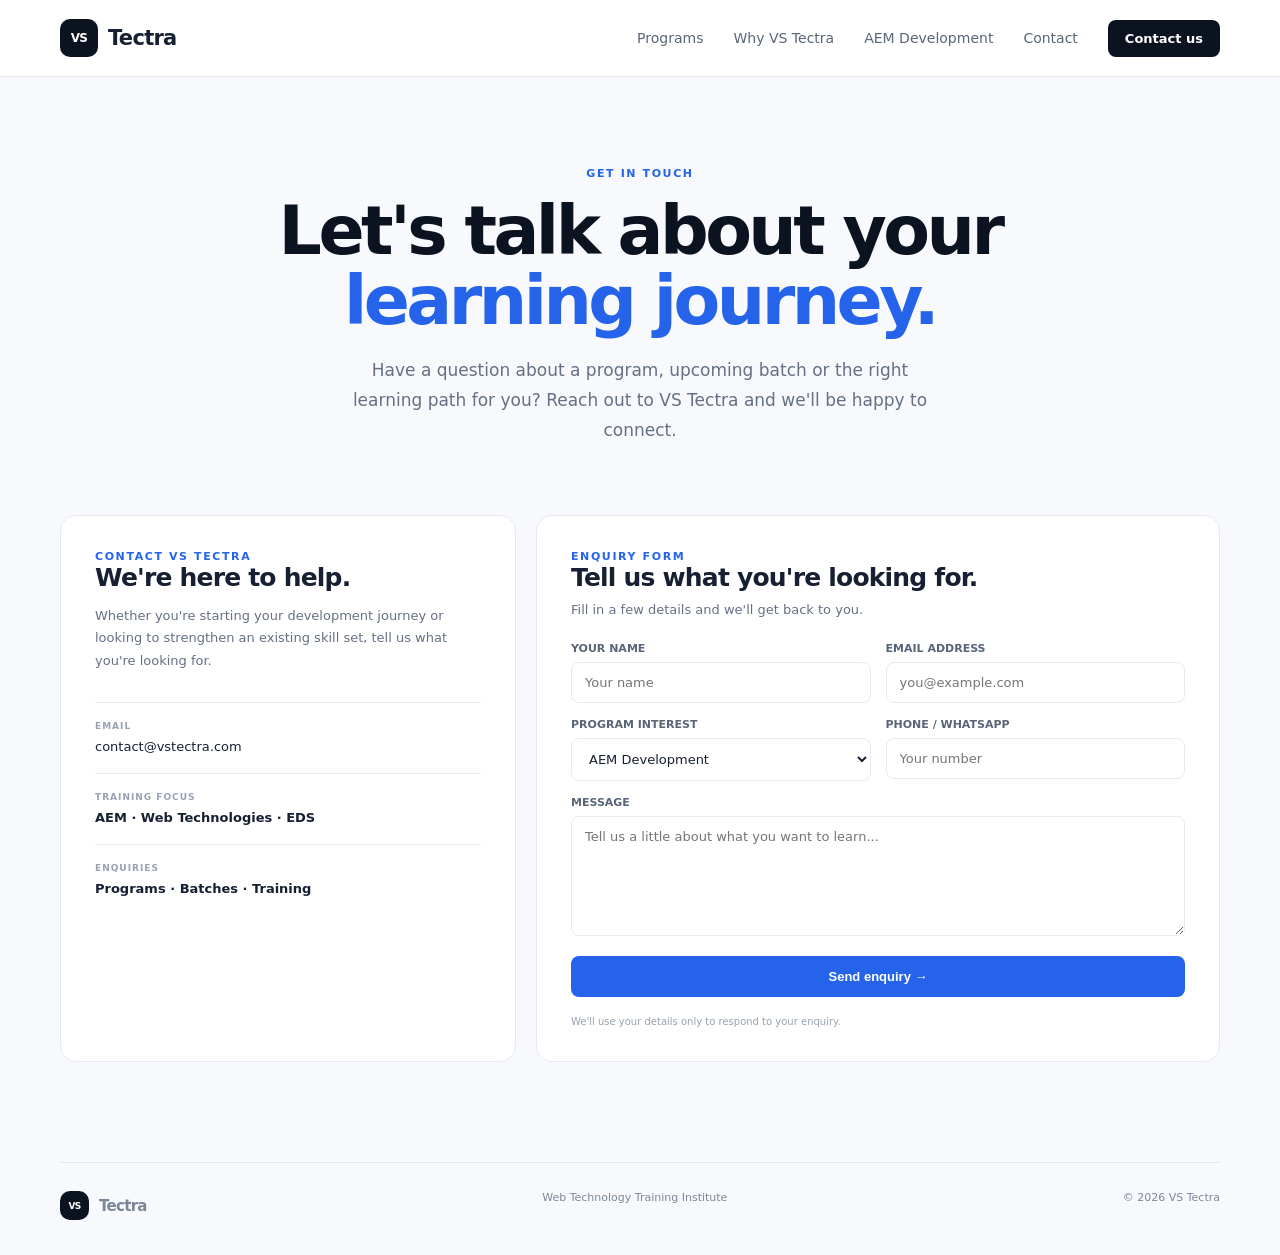
==== contact/index.html @ 1580b757 "Add professional VS Tectra contact page" ====
<!doctype html>
<html lang="en">
<head>
<meta charset="utf-8">
<meta name="viewport" content="width=device-width,initial-scale=1">
<meta name="description" content="Contact VS Tectra for web technology training programs and upcoming batches.">
<title>Contact | VS Tectra</title>
<style>
:root{--navy:#0b1220;--ink:#172033;--muted:#667085;--line:#e6eaf0;--bg:#f7f9fc;--white:#fff;--blue:#2563eb;--cyan:#06b6d4}*{box-sizing:border-box}html{scroll-behavior:smooth}body{margin:0;background:var(--bg);color:var(--ink);font-family:Inter,system-ui,-apple-system,BlinkMacSystemFont,"Segoe UI",sans-serif}.container{width:min(1160px,calc(100% - 40px));margin:auto}a{text-decoration:none;color:inherit}.header{background:#fff;border-bottom:1px solid var(--line)}.nav{height:76px;display:flex;align-items:center;gap:30px}.logo{display:flex;align-items:center;gap:10px;font-weight:800;font-size:21px;letter-spacing:-.7px}.logo-mark{width:38px;height:38px;border-radius:10px;background:var(--navy);color:#fff;display:grid;place-items:center;font-size:12px}.links{display:flex;gap:30px;margin-left:auto;color:#596579;font-size:14px}.links a:hover{color:var(--blue)}.nav-btn{padding:11px 17px;border-radius:8px;background:var(--navy);color:#fff;font-size:13px;font-weight:700}.hero{padding:90px 0 70px;text-align:center}.kicker{font-size:11px;font-weight:800;letter-spacing:1.6px;color:var(--blue)}h1{font-size:clamp(46px,6vw,68px);line-height:1.03;letter-spacing:-3.5px;color:var(--navy);margin:16px 0 20px}h1 span{color:var(--blue)}.hero p{max-width:610px;margin:auto;color:var(--muted);font-size:17px;line-height:1.75}.contact-grid{display:grid;grid-template-columns:.8fr 1.2fr;gap:20px;padding-bottom:100px}.info,.form{background:#fff;border:1px solid var(--line);border-radius:16px}.info{padding:34px}.info h2,.form h2{font-size:25px;letter-spacing:-.8px;margin:0 0 10px}.info>p{color:var(--muted);font-size:13px;line-height:1.7;margin-bottom:30px}.detail{padding:18px 0;border-top:1px solid var(--line)}.detail:first-of-type{border-top:0}.detail small{display:block;text-transform:uppercase;letter-spacing:1px;font-size:9px;color:#98a2b3;font-weight:800;margin-bottom:5px}.detail a,.detail strong{font-size:13px}.form{padding:34px}.form p{color:var(--muted);font-size:13px;margin-top:0}.fields{display:grid;grid-template-columns:1fr 1fr;gap:15px;margin-top:25px}.field{display:flex;flex-direction:column;gap:7px}.field.full{grid-column:1/-1}.field label{font-size:11px;font-weight:700;color:#596579}.field input,.field select,.field textarea{font:inherit;font-size:13px;border:1px solid var(--line);border-radius:8px;padding:12px 13px;outline:none;background:#fff;color:var(--ink)}.field textarea{min-height:120px;resize:vertical}.field input:focus,.field select:focus,.field textarea:focus{border-color:#93c5fd;box-shadow:0 0 0 3px #2563eb12}.submit{border:0;border-radius:8px;background:var(--blue);color:#fff;font-weight:750;font-size:13px;padding:13px 19px;cursor:pointer;margin-top:5px}.note{font-size:10px;color:#98a2b3;margin-top:12px}.footer{border-top:1px solid var(--line);padding:28px 0 35px;display:flex;justify-content:space-between;color:#7b8798;font-size:11px}.footer .logo{font-size:15px}.footer .logo-mark{width:29px;height:29px;font-size:9px}@media(max-width:760px){.container{width:min(100% - 28px,620px)}.links{display:none}.hero{padding:65px 0 45px}.contact-grid{grid-template-columns:1fr;padding-bottom:70px}.fields{grid-template-columns:1fr}.field.full{grid-column:auto}.footer{display:block}.footer>*{display:block;margin-bottom:10px}}
</style>
</head>
<body>
<header class="header"><nav class="nav container"><a class="logo" href="../"><span class="logo-mark">VS</span> Tectra</a><div class="links"><a href="../#programs">Programs</a><a href="../#why-us">Why VS Tectra</a><a href="../#aem">AEM Development</a><a href="./">Contact</a></div><a class="nav-btn" href="./">Contact us</a></nav></header>
<main>
<section class="hero container"><div class="kicker">GET IN TOUCH</div><h1>Let's talk about your<br><span>learning journey.</span></h1><p>Have a question about a program, upcoming batch or the right learning path for you? Reach out to VS Tectra and we'll be happy to connect.</p></section>
<section class="contact-grid container">
<aside class="info"><div class="kicker">CONTACT VS TECTRA</div><h2>We're here to help.</h2><p>Whether you're starting your development journey or looking to strengthen an existing skill set, tell us what you're looking for.</p><div class="detail"><small>Email</small><a href="mailto:contact@vstectra.com">contact@vstectra.com</a></div><div class="detail"><small>Training focus</small><strong>AEM · Web Technologies · EDS</strong></div><div class="detail"><small>Enquiries</small><strong>Programs · Batches · Training</strong></div></aside>
<section class="form"><div class="kicker">ENQUIRY FORM</div><h2>Tell us what you're looking for.</h2><p>Fill in a few details and we'll get back to you.</p><form action="mailto:contact@vstectra.com" method="post" enctype="text/plain"><div class="fields"><div class="field"><label for="name">YOUR NAME</label><input id="name" name="Name" required placeholder="Your name"></div><div class="field"><label for="email">EMAIL ADDRESS</label><input id="email" name="Email" type="email" required placeholder="you@example.com"></div><div class="field"><label for="program">PROGRAM INTEREST</label><select id="program" name="Program"><option>AEM Development</option><option>AEM Authoring</option><option>Edge Delivery Services</option><option>Not sure yet</option></select></div><div class="field"><label for="phone">PHONE / WHATSAPP</label><input id="phone" name="Phone" placeholder="Your number"></div><div class="field full"><label for="message">MESSAGE</label><textarea id="message" name="Message" placeholder="Tell us a little about what you want to learn..."></textarea></div><div class="field full"><button class="submit" type="submit">Send enquiry →</button><div class="note">We'll use your details only to respond to your enquiry.</div></div></div></form></section>
</section>
</main>
<footer class="footer container"><a class="logo" href="../"><span class="logo-mark">VS</span> Tectra</a><span>Web Technology Training Institute</span><span>© 2026 VS Tectra</span></footer>
</body>
</html>
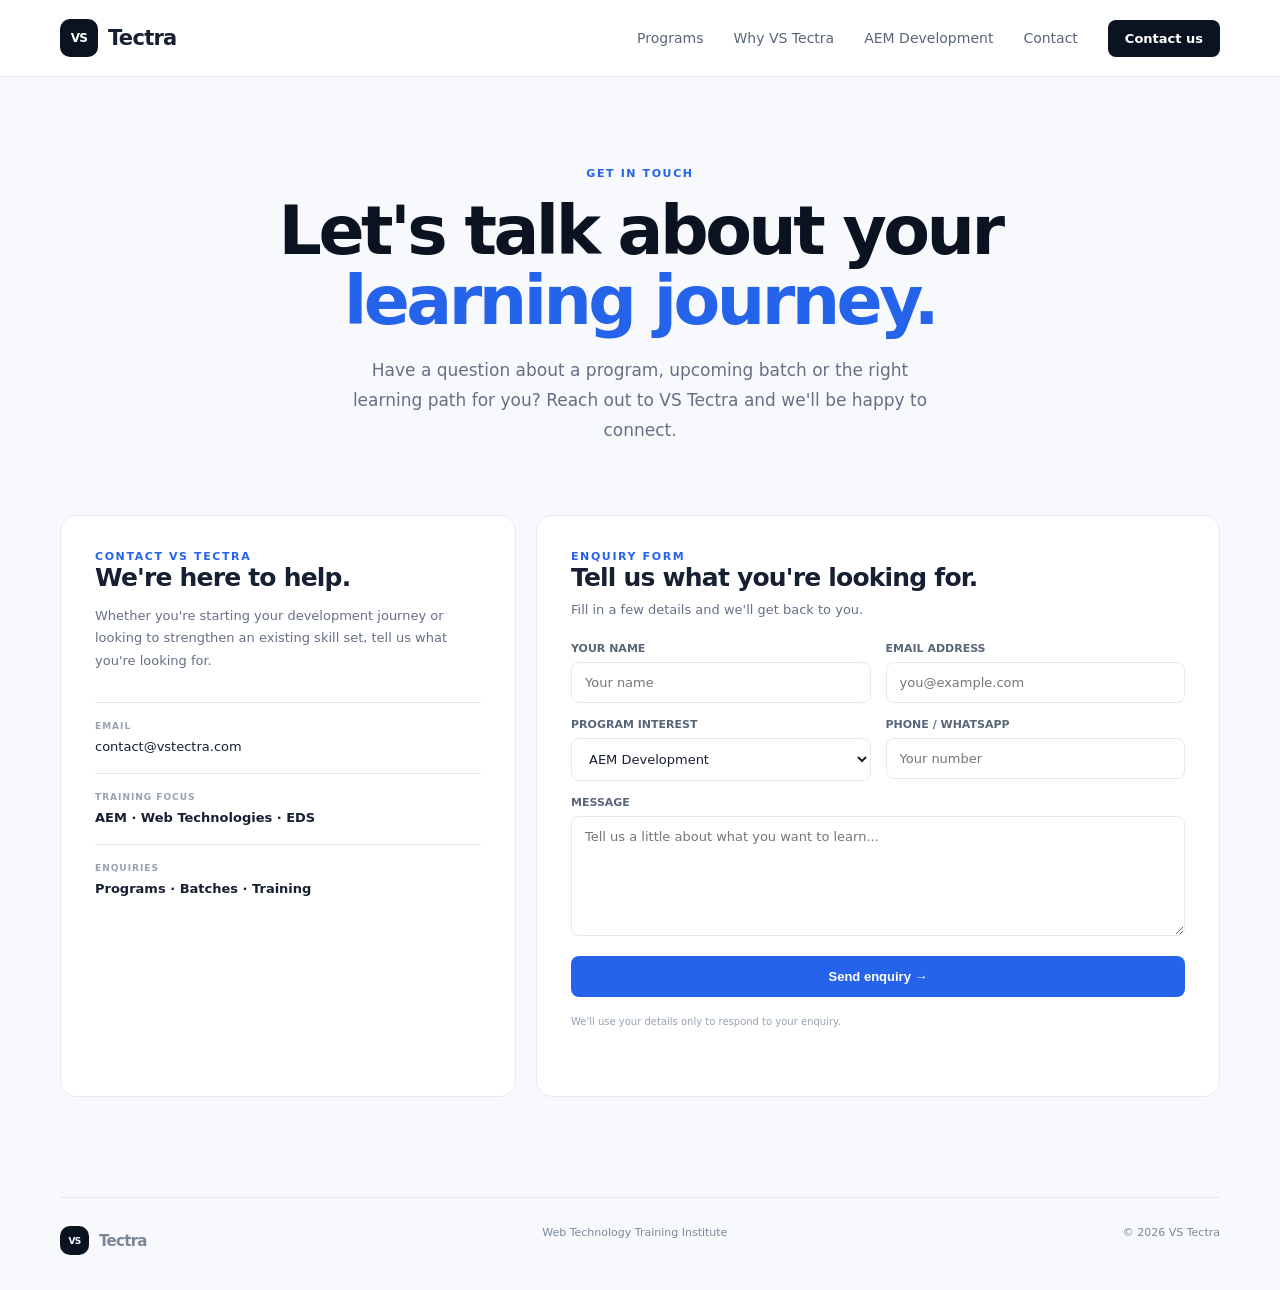
==== commit f4888ab8: "Connect Contact form to Formspree" ====
--- a/contact/index.html
+++ b/contact/index.html
@@ -6,7 +6,7 @@
 <meta name="description" content="Contact VS Tectra for web technology training programs and upcoming batches.">
 <title>Contact | VS Tectra</title>
 <style>
-:root{--navy:#0b1220;--ink:#172033;--muted:#667085;--line:#e6eaf0;--bg:#f7f9fc;--white:#fff;--blue:#2563eb;--cyan:#06b6d4}*{box-sizing:border-box}html{scroll-behavior:smooth}body{margin:0;background:var(--bg);color:var(--ink);font-family:Inter,system-ui,-apple-system,BlinkMacSystemFont,"Segoe UI",sans-serif}.container{width:min(1160px,calc(100% - 40px));margin:auto}a{text-decoration:none;color:inherit}.header{background:#fff;border-bottom:1px solid var(--line)}.nav{height:76px;display:flex;align-items:center;gap:30px}.logo{display:flex;align-items:center;gap:10px;font-weight:800;font-size:21px;letter-spacing:-.7px}.logo-mark{width:38px;height:38px;border-radius:10px;background:var(--navy);color:#fff;display:grid;place-items:center;font-size:12px}.links{display:flex;gap:30px;margin-left:auto;color:#596579;font-size:14px}.links a:hover{color:var(--blue)}.nav-btn{padding:11px 17px;border-radius:8px;background:var(--navy);color:#fff;font-size:13px;font-weight:700}.hero{padding:90px 0 70px;text-align:center}.kicker{font-size:11px;font-weight:800;letter-spacing:1.6px;color:var(--blue)}h1{font-size:clamp(46px,6vw,68px);line-height:1.03;letter-spacing:-3.5px;color:var(--navy);margin:16px 0 20px}h1 span{color:var(--blue)}.hero p{max-width:610px;margin:auto;color:var(--muted);font-size:17px;line-height:1.75}.contact-grid{display:grid;grid-template-columns:.8fr 1.2fr;gap:20px;padding-bottom:100px}.info,.form{background:#fff;border:1px solid var(--line);border-radius:16px}.info{padding:34px}.info h2,.form h2{font-size:25px;letter-spacing:-.8px;margin:0 0 10px}.info>p{color:var(--muted);font-size:13px;line-height:1.7;margin-bottom:30px}.detail{padding:18px 0;border-top:1px solid var(--line)}.detail:first-of-type{border-top:0}.detail small{display:block;text-transform:uppercase;letter-spacing:1px;font-size:9px;color:#98a2b3;font-weight:800;margin-bottom:5px}.detail a,.detail strong{font-size:13px}.form{padding:34px}.form p{color:var(--muted);font-size:13px;margin-top:0}.fields{display:grid;grid-template-columns:1fr 1fr;gap:15px;margin-top:25px}.field{display:flex;flex-direction:column;gap:7px}.field.full{grid-column:1/-1}.field label{font-size:11px;font-weight:700;color:#596579}.field input,.field select,.field textarea{font:inherit;font-size:13px;border:1px solid var(--line);border-radius:8px;padding:12px 13px;outline:none;background:#fff;color:var(--ink)}.field textarea{min-height:120px;resize:vertical}.field input:focus,.field select:focus,.field textarea:focus{border-color:#93c5fd;box-shadow:0 0 0 3px #2563eb12}.submit{border:0;border-radius:8px;background:var(--blue);color:#fff;font-weight:750;font-size:13px;padding:13px 19px;cursor:pointer;margin-top:5px}.note{font-size:10px;color:#98a2b3;margin-top:12px}.footer{border-top:1px solid var(--line);padding:28px 0 35px;display:flex;justify-content:space-between;color:#7b8798;font-size:11px}.footer .logo{font-size:15px}.footer .logo-mark{width:29px;height:29px;font-size:9px}@media(max-width:760px){.container{width:min(100% - 28px,620px)}.links{display:none}.hero{padding:65px 0 45px}.contact-grid{grid-template-columns:1fr;padding-bottom:70px}.fields{grid-template-columns:1fr}.field.full{grid-column:auto}.footer{display:block}.footer>*{display:block;margin-bottom:10px}}
+:root{--navy:#0b1220;--ink:#172033;--muted:#667085;--line:#e6eaf0;--bg:#f7f9fc;--white:#fff;--blue:#2563eb;--cyan:#06b6d4}*{box-sizing:border-box}html{scroll-behavior:smooth}body{margin:0;background:var(--bg);color:var(--ink);font-family:Inter,system-ui,-apple-system,BlinkMacSystemFont,"Segoe UI",sans-serif}.container{width:min(1160px,calc(100% - 40px));margin:auto}a{text-decoration:none;color:inherit}.header{background:#fff;border-bottom:1px solid var(--line)}.nav{height:76px;display:flex;align-items:center;gap:30px}.logo{display:flex;align-items:center;gap:10px;font-weight:800;font-size:21px;letter-spacing:-.7px}.logo-mark{width:38px;height:38px;border-radius:10px;background:var(--navy);color:#fff;display:grid;place-items:center;font-size:12px}.links{display:flex;gap:30px;margin-left:auto;color:#596579;font-size:14px}.links a:hover{color:var(--blue)}.nav-btn{padding:11px 17px;border-radius:8px;background:var(--navy);color:#fff;font-size:13px;font-weight:700}.hero{padding:90px 0 70px;text-align:center}.kicker{font-size:11px;font-weight:800;letter-spacing:1.6px;color:var(--blue)}h1{font-size:clamp(46px,6vw,68px);line-height:1.03;letter-spacing:-3.5px;color:var(--navy);margin:16px 0 20px}h1 span{color:var(--blue)}.hero p{max-width:610px;margin:auto;color:var(--muted);font-size:17px;line-height:1.75}.contact-grid{display:grid;grid-template-columns:.8fr 1.2fr;gap:20px;padding-bottom:100px}.info,.form{background:#fff;border:1px solid var(--line);border-radius:16px}.info{padding:34px}.info h2,.form h2{font-size:25px;letter-spacing:-.8px;margin:0 0 10px}.info>p{color:var(--muted);font-size:13px;line-height:1.7;margin-bottom:30px}.detail{padding:18px 0;border-top:1px solid var(--line)}.detail:first-of-type{border-top:0}.detail small{display:block;text-transform:uppercase;letter-spacing:1px;font-size:9px;color:#98a2b3;font-weight:800;margin-bottom:5px}.detail a,.detail strong{font-size:13px}.form{padding:34px}.form p{color:var(--muted);font-size:13px;margin-top:0}.fields{display:grid;grid-template-columns:1fr 1fr;gap:15px;margin-top:25px}.field{display:flex;flex-direction:column;gap:7px}.field.full{grid-column:1/-1}.field label{font-size:11px;font-weight:700;color:#596579}.field input,.field select,.field textarea{font:inherit;font-size:13px;border:1px solid var(--line);border-radius:8px;padding:12px 13px;outline:none;background:#fff;color:var(--ink)}.field textarea{min-height:120px;resize:vertical}.field input:focus,.field select:focus,.field textarea:focus{border-color:#93c5fd;box-shadow:0 0 0 3px #2563eb12}.submit{border:0;border-radius:8px;background:var(--blue);color:#fff;font-weight:750;font-size:13px;padding:13px 19px;cursor:pointer;margin-top:5px}.submit:disabled{opacity:.65;cursor:wait}.note{font-size:10px;color:#98a2b3;margin-top:12px}.status{font-size:12px;margin-top:10px;min-height:18px}.status.success{color:#15803d}.status.error{color:#b42318}.footer{border-top:1px solid var(--line);padding:28px 0 35px;display:flex;justify-content:space-between;color:#7b8798;font-size:11px}.footer .logo{font-size:15px}.footer .logo-mark{width:29px;height:29px;font-size:9px}@media(max-width:760px){.container{width:min(100% - 28px,620px)}.links{display:none}.hero{padding:65px 0 45px}.contact-grid{grid-template-columns:1fr;padding-bottom:70px}.fields{grid-template-columns:1fr}.field.full{grid-column:auto}.footer{display:block}.footer>*{display:block;margin-bottom:10px}}
 </style>
 </head>
 <body>
@@ -15,9 +15,12 @@
 <section class="hero container"><div class="kicker">GET IN TOUCH</div><h1>Let's talk about your<br><span>learning journey.</span></h1><p>Have a question about a program, upcoming batch or the right learning path for you? Reach out to VS Tectra and we'll be happy to connect.</p></section>
 <section class="contact-grid container">
 <aside class="info"><div class="kicker">CONTACT VS TECTRA</div><h2>We're here to help.</h2><p>Whether you're starting your development journey or looking to strengthen an existing skill set, tell us what you're looking for.</p><div class="detail"><small>Email</small><a href="mailto:contact@vstectra.com">contact@vstectra.com</a></div><div class="detail"><small>Training focus</small><strong>AEM · Web Technologies · EDS</strong></div><div class="detail"><small>Enquiries</small><strong>Programs · Batches · Training</strong></div></aside>
-<section class="form"><div class="kicker">ENQUIRY FORM</div><h2>Tell us what you're looking for.</h2><p>Fill in a few details and we'll get back to you.</p><form action="mailto:contact@vstectra.com" method="post" enctype="text/plain"><div class="fields"><div class="field"><label for="name">YOUR NAME</label><input id="name" name="Name" required placeholder="Your name"></div><div class="field"><label for="email">EMAIL ADDRESS</label><input id="email" name="Email" type="email" required placeholder="you@example.com"></div><div class="field"><label for="program">PROGRAM INTEREST</label><select id="program" name="Program"><option>AEM Development</option><option>AEM Authoring</option><option>Edge Delivery Services</option><option>Not sure yet</option></select></div><div class="field"><label for="phone">PHONE / WHATSAPP</label><input id="phone" name="Phone" placeholder="Your number"></div><div class="field full"><label for="message">MESSAGE</label><textarea id="message" name="Message" placeholder="Tell us a little about what you want to learn..."></textarea></div><div class="field full"><button class="submit" type="submit">Send enquiry →</button><div class="note">We'll use your details only to respond to your enquiry.</div></div></div></form></section>
+<section class="form"><div class="kicker">ENQUIRY FORM</div><h2>Tell us what you're looking for.</h2><p>Fill in a few details and we'll get back to you.</p><form id="contact-form" action="https://formspree.io/f/xqpkaldd" method="POST"><div class="fields"><div class="field"><label for="name">YOUR NAME</label><input id="name" name="Name" required placeholder="Your name"></div><div class="field"><label for="email">EMAIL ADDRESS</label><input id="email" name="Email" type="email" required placeholder="you@example.com"></div><div class="field"><label for="program">PROGRAM INTEREST</label><select id="program" name="Program"><option>AEM Development</option><option>AEM Authoring</option><option>Edge Delivery Services</option><option>Not sure yet</option></select></div><div class="field"><label for="phone">PHONE / WHATSAPP</label><input id="phone" name="Phone" placeholder="Your number"></div><div class="field full"><label for="message">MESSAGE</label><textarea id="message" name="Message" placeholder="Tell us a little about what you want to learn..."></textarea></div><div class="field full"><button class="submit" id="submit-button" type="submit">Send enquiry →</button><div class="note">We'll use your details only to respond to your enquiry.</div><div class="status" id="form-status" role="status" aria-live="polite"></div></div></div></form></section>
 </section>
 </main>
 <footer class="footer container"><a class="logo" href="../"><span class="logo-mark">VS</span> Tectra</a><span>Web Technology Training Institute</span><span>© 2026 VS Tectra</span></footer>
+<script>
+const form=document.getElementById('contact-form');const button=document.getElementById('submit-button');const status=document.getElementById('form-status');form.addEventListener('submit',async e=>{e.preventDefault();button.disabled=true;button.textContent='Sending…';status.className='status';status.textContent='';try{const response=await fetch(form.action,{method:'POST',body:new FormData(form),headers:{Accept:'application/json'}});if(response.ok){form.reset();status.className='status success';status.textContent="Thank you! Your enquiry has been sent. We'll get back to you shortly."}else{const data=await response.json().catch(()=>null);throw new Error(data?.errors?.map(error=>error.message).join(', ')||'Unable to send the enquiry.')}}catch(error){status.className='status error';status.textContent='Sorry, we could not send your enquiry. Please try again.'}finally{button.disabled=false;button.textContent='Send enquiry →'}});
+</script>
 </body>
 </html>
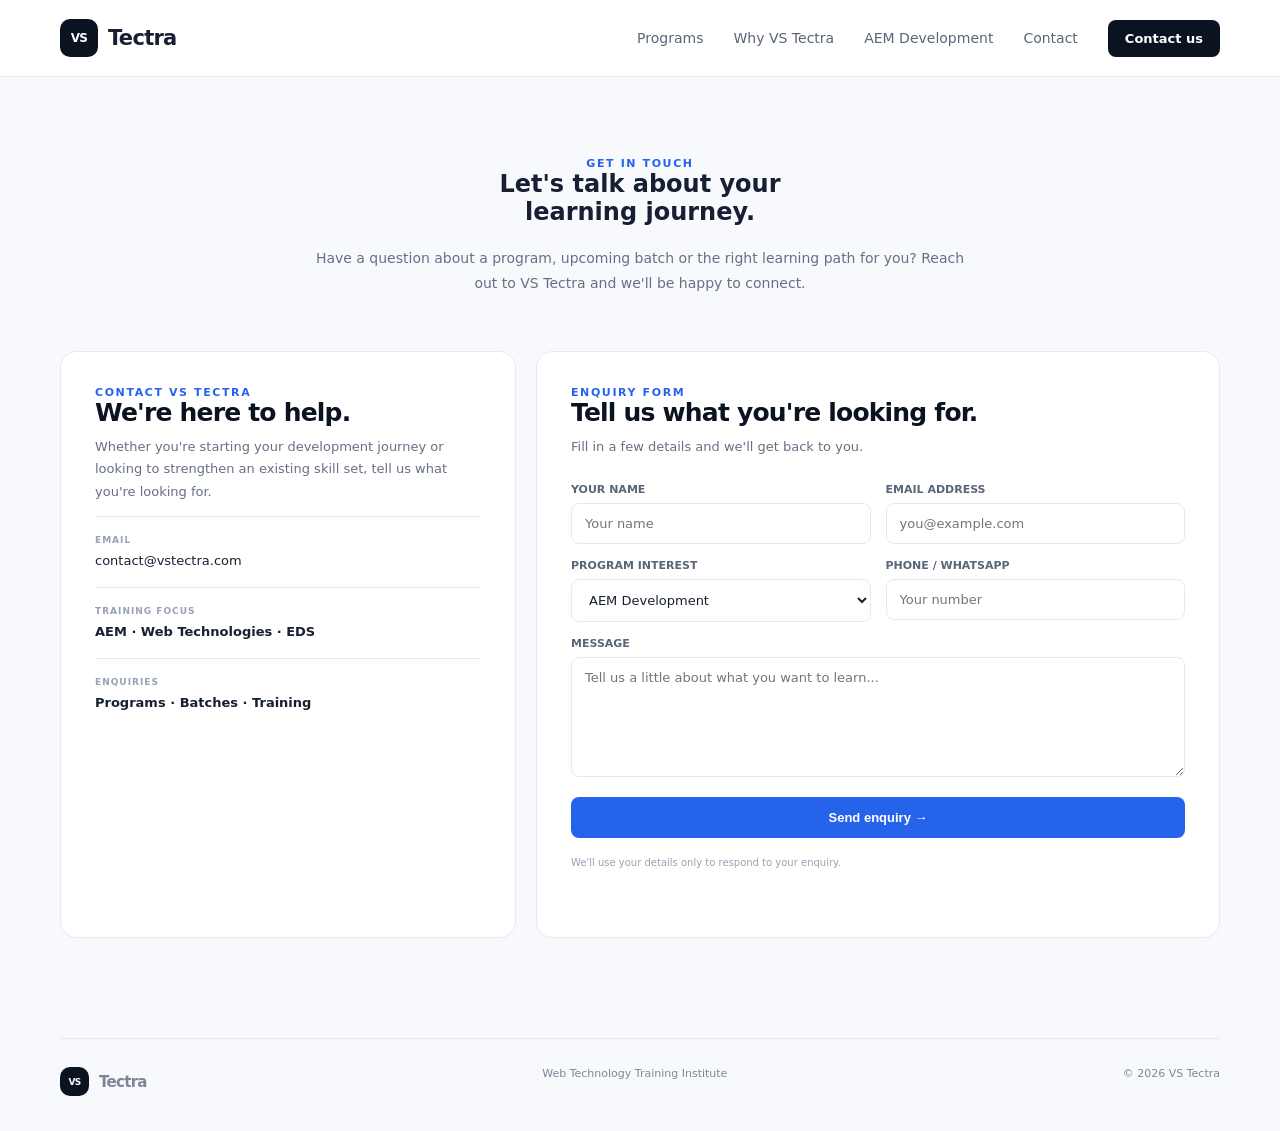
==== commit 02302e2f: "Refactor contact page to shared CSS and JavaScript" ====
--- a/contact/index.html
+++ b/contact/index.html
@@ -1,26 +1,107 @@
 <!doctype html>
 <html lang="en">
 <head>
-<meta charset="utf-8">
-<meta name="viewport" content="width=device-width,initial-scale=1">
-<meta name="description" content="Contact VS Tectra for web technology training programs and upcoming batches.">
-<title>Contact | VS Tectra</title>
-<style>
-:root{--navy:#0b1220;--ink:#172033;--muted:#667085;--line:#e6eaf0;--bg:#f7f9fc;--white:#fff;--blue:#2563eb;--cyan:#06b6d4}*{box-sizing:border-box}html{scroll-behavior:smooth}body{margin:0;background:var(--bg);color:var(--ink);font-family:Inter,system-ui,-apple-system,BlinkMacSystemFont,"Segoe UI",sans-serif}.container{width:min(1160px,calc(100% - 40px));margin:auto}a{text-decoration:none;color:inherit}.header{background:#fff;border-bottom:1px solid var(--line)}.nav{height:76px;display:flex;align-items:center;gap:30px}.logo{display:flex;align-items:center;gap:10px;font-weight:800;font-size:21px;letter-spacing:-.7px}.logo-mark{width:38px;height:38px;border-radius:10px;background:var(--navy);color:#fff;display:grid;place-items:center;font-size:12px}.links{display:flex;gap:30px;margin-left:auto;color:#596579;font-size:14px}.links a:hover{color:var(--blue)}.nav-btn{padding:11px 17px;border-radius:8px;background:var(--navy);color:#fff;font-size:13px;font-weight:700}.hero{padding:90px 0 70px;text-align:center}.kicker{font-size:11px;font-weight:800;letter-spacing:1.6px;color:var(--blue)}h1{font-size:clamp(46px,6vw,68px);line-height:1.03;letter-spacing:-3.5px;color:var(--navy);margin:16px 0 20px}h1 span{color:var(--blue)}.hero p{max-width:610px;margin:auto;color:var(--muted);font-size:17px;line-height:1.75}.contact-grid{display:grid;grid-template-columns:.8fr 1.2fr;gap:20px;padding-bottom:100px}.info,.form{background:#fff;border:1px solid var(--line);border-radius:16px}.info{padding:34px}.info h2,.form h2{font-size:25px;letter-spacing:-.8px;margin:0 0 10px}.info>p{color:var(--muted);font-size:13px;line-height:1.7;margin-bottom:30px}.detail{padding:18px 0;border-top:1px solid var(--line)}.detail:first-of-type{border-top:0}.detail small{display:block;text-transform:uppercase;letter-spacing:1px;font-size:9px;color:#98a2b3;font-weight:800;margin-bottom:5px}.detail a,.detail strong{font-size:13px}.form{padding:34px}.form p{color:var(--muted);font-size:13px;margin-top:0}.fields{display:grid;grid-template-columns:1fr 1fr;gap:15px;margin-top:25px}.field{display:flex;flex-direction:column;gap:7px}.field.full{grid-column:1/-1}.field label{font-size:11px;font-weight:700;color:#596579}.field input,.field select,.field textarea{font:inherit;font-size:13px;border:1px solid var(--line);border-radius:8px;padding:12px 13px;outline:none;background:#fff;color:var(--ink)}.field textarea{min-height:120px;resize:vertical}.field input:focus,.field select:focus,.field textarea:focus{border-color:#93c5fd;box-shadow:0 0 0 3px #2563eb12}.submit{border:0;border-radius:8px;background:var(--blue);color:#fff;font-weight:750;font-size:13px;padding:13px 19px;cursor:pointer;margin-top:5px}.submit:disabled{opacity:.65;cursor:wait}.note{font-size:10px;color:#98a2b3;margin-top:12px}.status{font-size:12px;margin-top:10px;min-height:18px}.status.success{color:#15803d}.status.error{color:#b42318}.footer{border-top:1px solid var(--line);padding:28px 0 35px;display:flex;justify-content:space-between;color:#7b8798;font-size:11px}.footer .logo{font-size:15px}.footer .logo-mark{width:29px;height:29px;font-size:9px}@media(max-width:760px){.container{width:min(100% - 28px,620px)}.links{display:none}.hero{padding:65px 0 45px}.contact-grid{grid-template-columns:1fr;padding-bottom:70px}.fields{grid-template-columns:1fr}.field.full{grid-column:auto}.footer{display:block}.footer>*{display:block;margin-bottom:10px}}
-</style>
+  <meta charset="utf-8">
+  <meta name="viewport" content="width=device-width, initial-scale=1">
+  <meta name="description" content="Contact VS Tectra for web technology training programs and upcoming batches.">
+  <title>Contact | VS Tectra</title>
+  <link rel="stylesheet" href="../assets/css/style.css">
 </head>
 <body>
-<header class="header"><nav class="nav container"><a class="logo" href="../"><span class="logo-mark">VS</span> Tectra</a><div class="links"><a href="../#programs">Programs</a><a href="../#why-us">Why VS Tectra</a><a href="../#aem">AEM Development</a><a href="./">Contact</a></div><a class="nav-btn" href="./">Contact us</a></nav></header>
-<main>
-<section class="hero container"><div class="kicker">GET IN TOUCH</div><h1>Let's talk about your<br><span>learning journey.</span></h1><p>Have a question about a program, upcoming batch or the right learning path for you? Reach out to VS Tectra and we'll be happy to connect.</p></section>
-<section class="contact-grid container">
-<aside class="info"><div class="kicker">CONTACT VS TECTRA</div><h2>We're here to help.</h2><p>Whether you're starting your development journey or looking to strengthen an existing skill set, tell us what you're looking for.</p><div class="detail"><small>Email</small><a href="mailto:contact@vstectra.com">contact@vstectra.com</a></div><div class="detail"><small>Training focus</small><strong>AEM · Web Technologies · EDS</strong></div><div class="detail"><small>Enquiries</small><strong>Programs · Batches · Training</strong></div></aside>
-<section class="form"><div class="kicker">ENQUIRY FORM</div><h2>Tell us what you're looking for.</h2><p>Fill in a few details and we'll get back to you.</p><form id="contact-form" action="https://formspree.io/f/xqpkaldd" method="POST"><div class="fields"><div class="field"><label for="name">YOUR NAME</label><input id="name" name="Name" required placeholder="Your name"></div><div class="field"><label for="email">EMAIL ADDRESS</label><input id="email" name="Email" type="email" required placeholder="you@example.com"></div><div class="field"><label for="program">PROGRAM INTEREST</label><select id="program" name="Program"><option>AEM Development</option><option>AEM Authoring</option><option>Edge Delivery Services</option><option>Not sure yet</option></select></div><div class="field"><label for="phone">PHONE / WHATSAPP</label><input id="phone" name="Phone" placeholder="Your number"></div><div class="field full"><label for="message">MESSAGE</label><textarea id="message" name="Message" placeholder="Tell us a little about what you want to learn..."></textarea></div><div class="field full"><button class="submit" id="submit-button" type="submit">Send enquiry →</button><div class="note">We'll use your details only to respond to your enquiry.</div><div class="status" id="form-status" role="status" aria-live="polite"></div></div></div></form></section>
-</section>
-</main>
-<footer class="footer container"><a class="logo" href="../"><span class="logo-mark">VS</span> Tectra</a><span>Web Technology Training Institute</span><span>© 2026 VS Tectra</span></footer>
-<script>
-const form=document.getElementById('contact-form');const button=document.getElementById('submit-button');const status=document.getElementById('form-status');form.addEventListener('submit',async e=>{e.preventDefault();button.disabled=true;button.textContent='Sending…';status.className='status';status.textContent='';try{const response=await fetch(form.action,{method:'POST',body:new FormData(form),headers:{Accept:'application/json'}});if(response.ok){form.reset();status.className='status success';status.textContent="Thank you! Your enquiry has been sent. We'll get back to you shortly."}else{const data=await response.json().catch(()=>null);throw new Error(data?.errors?.map(error=>error.message).join(', ')||'Unable to send the enquiry.')}}catch(error){status.className='status error';status.textContent='Sorry, we could not send your enquiry. Please try again.'}finally{button.disabled=false;button.textContent='Send enquiry →'}});
-</script>
+  <header class="header">
+    <nav class="nav container">
+      <a class="logo" href="../"><span class="logo-mark">VS</span> Tectra</a>
+      <div class="links">
+        <a href="../#programs">Programs</a>
+        <a href="../#why-us">Why VS Tectra</a>
+        <a href="../#aem">AEM Development</a>
+        <a href="./">Contact</a>
+      </div>
+      <a class="nav-btn" href="./">Contact us</a>
+    </nav>
+  </header>
+
+  <main>
+    <section class="page-hero container">
+      <div class="kicker">GET IN TOUCH</div>
+      <h1>Let's talk about your<br><span>learning journey.</span></h1>
+      <p>Have a question about a program, upcoming batch or the right learning path for you? Reach out to VS Tectra and we'll be happy to connect.</p>
+    </section>
+
+    <section class="contact-grid container">
+      <aside class="info">
+        <div class="kicker">CONTACT VS TECTRA</div>
+        <h2>We're here to help.</h2>
+        <p>Whether you're starting your development journey or looking to strengthen an existing skill set, tell us what you're looking for.</p>
+
+        <div class="detail">
+          <small>Email</small>
+          <a href="mailto:contact@vstectra.com">contact@vstectra.com</a>
+        </div>
+        <div class="detail">
+          <small>Training focus</small>
+          <strong>AEM · Web Technologies · EDS</strong>
+        </div>
+        <div class="detail">
+          <small>Enquiries</small>
+          <strong>Programs · Batches · Training</strong>
+        </div>
+      </aside>
+
+      <section class="form">
+        <div class="kicker">ENQUIRY FORM</div>
+        <h2>Tell us what you're looking for.</h2>
+        <p>Fill in a few details and we'll get back to you.</p>
+
+        <form id="contact-form" action="https://formspree.io/f/xqpkaldd" method="POST">
+          <div class="fields">
+            <div class="field">
+              <label for="name">YOUR NAME</label>
+              <input id="name" name="Name" type="text" placeholder="Your name" required>
+            </div>
+
+            <div class="field">
+              <label for="email">EMAIL ADDRESS</label>
+              <input id="email" name="Email" type="email" placeholder="you@example.com" required>
+            </div>
+
+            <div class="field">
+              <label for="program">PROGRAM INTEREST</label>
+              <select id="program" name="Program">
+                <option>AEM Development</option>
+                <option>AEM Authoring</option>
+                <option>Edge Delivery Services</option>
+                <option>Not sure yet</option>
+              </select>
+            </div>
+
+            <div class="field">
+              <label for="phone">PHONE / WHATSAPP</label>
+              <input id="phone" name="Phone" type="tel" placeholder="Your number">
+            </div>
+
+            <div class="field full">
+              <label for="message">MESSAGE</label>
+              <textarea id="message" name="Message" placeholder="Tell us a little about what you want to learn..."></textarea>
+            </div>
+
+            <div class="field full">
+              <button class="submit" id="submit-button" type="submit">Send enquiry →</button>
+              <div class="note">We'll use your details only to respond to your enquiry.</div>
+              <div class="status" id="form-status" role="status" aria-live="polite"></div>
+            </div>
+          </div>
+        </form>
+      </section>
+    </section>
+  </main>
+
+  <footer class="footer container">
+    <a class="logo" href="../"><span class="logo-mark">VS</span> Tectra</a>
+    <span>Web Technology Training Institute</span>
+    <span>© 2026 VS Tectra</span>
+  </footer>
+
+  <script src="../assets/js/main.js"></script>
 </body>
-</html>+</html>
--- a/assets/css/style.css
+++ b/assets/css/style.css
@@ -0,0 +1,183 @@
+:root {
+  --navy: #0b1220;
+  --ink: #172033;
+  --muted: #667085;
+  --line: #e6eaf0;
+  --bg: #f7f9fc;
+  --white: #fff;
+  --blue: #2563eb;
+  --blue-dark: #1d4ed8;
+}
+
+* { box-sizing: border-box; }
+html { scroll-behavior: smooth; }
+body { margin: 0; background: var(--bg); color: var(--ink); font-family: Inter, system-ui, -apple-system, BlinkMacSystemFont, "Segoe UI", sans-serif; }
+a { color: inherit; text-decoration: none; }
+
+.container { width: min(1160px, calc(100% - 40px)); margin: 0 auto; }
+
+/* Layout */
+.header { position: sticky; top: 0; z-index: 20; background: rgba(255,255,255,.96); border-bottom: 1px solid var(--line); backdrop-filter: blur(12px); }
+.nav { min-height: 76px; display: flex; align-items: center; gap: 30px; }
+.links { display: flex; gap: 30px; margin-left: auto; color: #596579; font-size: 14px; }
+.links a:hover { color: var(--blue); }
+
+/* Branding */
+.logo { display: inline-flex; align-items: center; gap: 10px; font-size: 21px; font-weight: 800; letter-spacing: -.7px; }
+.logo-mark { width: 38px; height: 38px; display: grid; place-items: center; border-radius: 10px; background: var(--navy); color: var(--white); font-size: 12px; }
+
+/* Buttons */
+.nav-btn, .btn { display: inline-block; border-radius: 8px; font-size: 13px; font-weight: 700; }
+.nav-btn { padding: 11px 17px; background: var(--navy); color: var(--white); }
+.btn { padding: 13px 19px; }
+.btn.primary { background: var(--blue); color: var(--white); }
+.btn.primary:hover { background: var(--blue-dark); }
+.btn.secondary { border: 1px solid var(--line); background: var(--white); }
+
+/* Typography */
+.eyebrow, .kicker { color: var(--blue); font-size: 11px; font-weight: 800; letter-spacing: 1.6px; }
+h1, h2, h3, p { margin-top: 0; }
+h2 { color: var(--navy); font-size: 43px; line-height: 1.08; letter-spacing: -2.2px; }
+
+/* Home: hero */
+.hero { display: grid; grid-template-columns: 1fr 1fr; gap: 70px; align-items: center; padding: 90px 0 80px; }
+.hero h1 { margin: 16px 0 20px; color: var(--navy); font-size: clamp(46px, 6vw, 68px); line-height: 1.03; letter-spacing: -3.5px; }
+.hero h1 span, .why-copy h2 span { color: var(--blue); }
+.hero p { max-width: 610px; color: var(--muted); font-size: 17px; line-height: 1.75; }
+.actions { display: flex; flex-wrap: wrap; gap: 12px; margin-top: 30px; }
+
+/* Home: visual */
+.visual { position: relative; min-height: 450px; display: grid; place-items: center; }
+.panel { position: relative; z-index: 2; width: min(430px, 100%); padding: 25px; border: 1px solid var(--line); border-radius: 16px; background: var(--white); box-shadow: 0 24px 60px rgba(11,18,32,.08); }
+.panel-top { display: flex; justify-content: space-between; gap: 15px; margin-bottom: 20px; font-size: 9px; font-weight: 800; letter-spacing: .8px; }
+.panel-title { color: var(--muted); }
+.live { color: #15803d; }
+.track { display: grid; grid-template-columns: 38px 1fr; gap: 12px; padding: 17px 0; border-top: 1px solid var(--line); }
+.track .num { color: var(--blue); font-size: 11px; font-weight: 800; }
+.track b, .track small { display: block; }
+.track b { font-size: 13px; }
+.track small { margin-top: 4px; color: var(--muted); font-size: 11px; }
+.shape { position: absolute; border-radius: 50%; opacity: .65; }
+.s1 { width: 260px; height: 260px; top: 30px; right: 20px; background: #dbeafe; }
+.s2 { width: 160px; height: 160px; bottom: 30px; left: 20px; background: #cffafe; }
+.floating { position: absolute; z-index: 3; padding: 12px 15px; border: 1px solid var(--line); border-radius: 10px; background: var(--white); box-shadow: 0 12px 30px rgba(11,18,32,.08); font-size: 11px; font-weight: 700; }
+.f1 { top: 45px; left: 0; }
+.f2 { right: 0; bottom: 55px; color: var(--muted); }
+
+/* Home: feature strip */
+.strip { background: var(--navy); color: var(--white); }
+.strip-inner { display: grid; grid-template-columns: repeat(4, 1fr); padding: 28px 0; }
+.strip-item { padding: 0 22px; border-left: 1px solid rgba(255,255,255,.12); }
+.strip-item:first-child { border-left: 0; padding-left: 0; }
+.strip-item b, .strip-item span { display: block; }
+.strip-item b { font-size: 12px; }
+.strip-item span { margin-top: 5px; color: #98a2b3; font-size: 10px; }
+
+/* Home: programs */
+.content { padding: 100px 0; }
+.section-head { display: grid; grid-template-columns: 1fr .7fr; gap: 50px; align-items: end; margin-bottom: 45px; }
+.section-head h2 { margin: 14px 0 0; }
+.section-head p { margin: 0; color: var(--muted); font-size: 14px; line-height: 1.75; }
+.cards { display: grid; grid-template-columns: repeat(3, 1fr); gap: 18px; }
+.card { padding: 30px; border: 1px solid var(--line); border-radius: 16px; background: var(--white); }
+.card.featured { border-color: #bfdbfe; }
+.card-num { color: #98a2b3; font-size: 9px; font-weight: 800; letter-spacing: 1px; }
+.icon { width: 44px; height: 44px; display: grid; place-items: center; margin: 28px 0 20px; border-radius: 10px; background: #eff6ff; color: var(--blue); font-weight: 800; }
+.card h3 { margin-bottom: 10px; font-size: 20px; letter-spacing: -.6px; }
+.card p { min-height: 110px; color: var(--muted); font-size: 13px; line-height: 1.7; }
+.card-link { display: inline-block; margin-top: 10px; color: var(--blue); font-size: 12px; font-weight: 750; }
+
+/* Home: why and featured program */
+.why { background: var(--white); }
+.why-grid { display: grid; grid-template-columns: .8fr 1.2fr; gap: 100px; }
+.why-copy p { max-width: 480px; color: var(--muted); font-size: 14px; line-height: 1.8; }
+.points { display: grid; }
+.point { display: grid; grid-template-columns: 45px 1fr; gap: 15px; padding: 22px 0; border-top: 1px solid var(--line); }
+.point > span, .mini-list span { color: var(--blue); font-size: 11px; font-weight: 800; }
+.point h3 { margin-bottom: 6px; font-size: 15px; }
+.point p { margin: 0; color: var(--muted); font-size: 12px; line-height: 1.65; }
+.featured-program { display: grid; grid-template-columns: 1fr .8fr; gap: 80px; padding: 60px; border-radius: 20px; background: var(--navy); color: var(--white); }
+.featured-program h2 { color: var(--white); }
+.featured-program p { max-width: 600px; margin: 20px 0 30px; color: #b7c0cf; font-size: 14px; line-height: 1.8; }
+.mini-list { display: grid; align-content: center; }
+.mini-list div { padding: 14px 0; border-bottom: 1px solid rgba(255,255,255,.12); font-size: 12px; }
+.mini-list span { margin-right: 8px; }
+
+/* CTA and footer */
+.cta { padding-top: 0; padding-bottom: 100px; }
+.cta-box { display: grid; grid-template-columns: 1fr 1fr; gap: 50px; align-items: center; padding: 50px; border: 1px solid var(--line); border-radius: 18px; background: var(--white); }
+.cta-box h2 { margin: 0; }
+.cta-box p { color: var(--muted); font-size: 13px; line-height: 1.75; }
+.footer { display: flex; justify-content: space-between; gap: 20px; padding: 28px 0 35px; border-top: 1px solid var(--line); color: #7b8798; font-size: 11px; }
+.footer .logo { font-size: 15px; }
+.footer .logo-mark { width: 29px; height: 29px; font-size: 9px; }
+
+/* Inner pages */
+.page-hero { padding: 80px 0 55px; text-align: center; }
+.page-hero p { max-width: 650px; margin: 20px auto 0; color: var(--muted); font-size: 14px; line-height: 1.8; }
+.program-layout { display: grid; grid-template-columns: 1.2fr .8fr; gap: 25px; padding-bottom: 100px; }
+.program-card, .info, .form { padding: 34px; border: 1px solid var(--line); border-radius: 16px; background: var(--white); }
+.program-card p { color: var(--muted); font-size: 14px; line-height: 1.8; }
+.syllabus { margin-top: 30px; border-top: 1px solid var(--line); }
+.syllabus div { padding: 16px 0; border-bottom: 1px solid var(--line); font-size: 13px; }
+.syllabus span { margin-right: 12px; color: #98a2b3; font-family: monospace; }
+.side-card { height: max-content; padding: 34px; border-radius: 16px; background: var(--navy); color: var(--white); }
+.side-card h3 { margin-bottom: 10px; font-size: 21px; }
+.side-card p { color: #aeb9ca; font-size: 13px; line-height: 1.7; }
+
+/* Contact */
+.contact-grid { display: grid; grid-template-columns: .8fr 1.2fr; gap: 20px; padding-bottom: 100px; }
+.info h2, .form h2 { margin-bottom: 10px; font-size: 25px; letter-spacing: -.8px; }
+.info > p, .form > p { color: var(--muted); font-size: 13px; line-height: 1.7; }
+.detail { padding: 18px 0; border-top: 1px solid var(--line); }
+.detail:first-of-type { border-top: 0; }
+.detail small { display: block; margin-bottom: 5px; color: #98a2b3; font-size: 9px; font-weight: 800; letter-spacing: 1px; text-transform: uppercase; }
+.detail a, .detail strong { font-size: 13px; }
+.fields { display: grid; grid-template-columns: 1fr 1fr; gap: 15px; margin-top: 25px; }
+.field { display: flex; flex-direction: column; gap: 7px; }
+.field.full { grid-column: 1 / -1; }
+.field label { color: #596579; font-size: 11px; font-weight: 700; }
+.field input, .field select, .field textarea { padding: 12px 13px; border: 1px solid var(--line); border-radius: 8px; outline: none; background: var(--white); color: var(--ink); font: inherit; font-size: 13px; }
+.field textarea { min-height: 120px; resize: vertical; }
+.field input:focus, .field select:focus, .field textarea:focus { border-color: #93c5fd; box-shadow: 0 0 0 3px rgba(37,99,235,.07); }
+.submit { margin-top: 5px; padding: 13px 19px; border: 0; border-radius: 8px; background: var(--blue); color: var(--white); font-size: 13px; font-weight: 750; cursor: pointer; }
+.submit:disabled { opacity: .65; cursor: wait; }
+.note { margin-top: 12px; color: #98a2b3; font-size: 10px; }
+.status { min-height: 18px; margin-top: 10px; font-size: 12px; }
+.status.success { color: #15803d; }
+.status.error { color: #b42318; }
+
+/* Responsive */
+@media (max-width: 900px) {
+  .hero, .why-grid, .featured-program, .cta-box, .program-layout { grid-template-columns: 1fr; }
+  .hero { gap: 40px; }
+  .cards { grid-template-columns: 1fr; }
+  .section-head { grid-template-columns: 1fr; }
+  .why-grid { gap: 45px; }
+  .strip-inner { grid-template-columns: repeat(2, 1fr); }
+}
+
+@media (max-width: 760px) {
+  .container { width: min(100% - 28px, 620px); }
+  .links, .nav-btn { display: none; }
+  .hero { padding: 65px 0 50px; }
+  .hero h1 { letter-spacing: -2.5px; }
+  .visual { min-height: 380px; }
+  .content { padding: 70px 0; }
+  .featured-program, .cta-box { padding: 30px; }
+  .contact-grid { grid-template-columns: 1fr; padding-bottom: 70px; }
+  .fields { grid-template-columns: 1fr; }
+  .field.full { grid-column: auto; }
+  .footer { display: block; }
+  .footer > * { display: block; margin-bottom: 10px; }
+}
+
+@media (max-width: 480px) {
+  .hero h1 { font-size: 48px; }
+  h2 { font-size: 35px; }
+  .visual { min-height: 330px; }
+  .panel { padding: 20px; }
+  .s1 { width: 320px; height: 320px; }
+  .s2 { width: 220px; height: 220px; }
+  .floating { font-size: 10px; }
+}
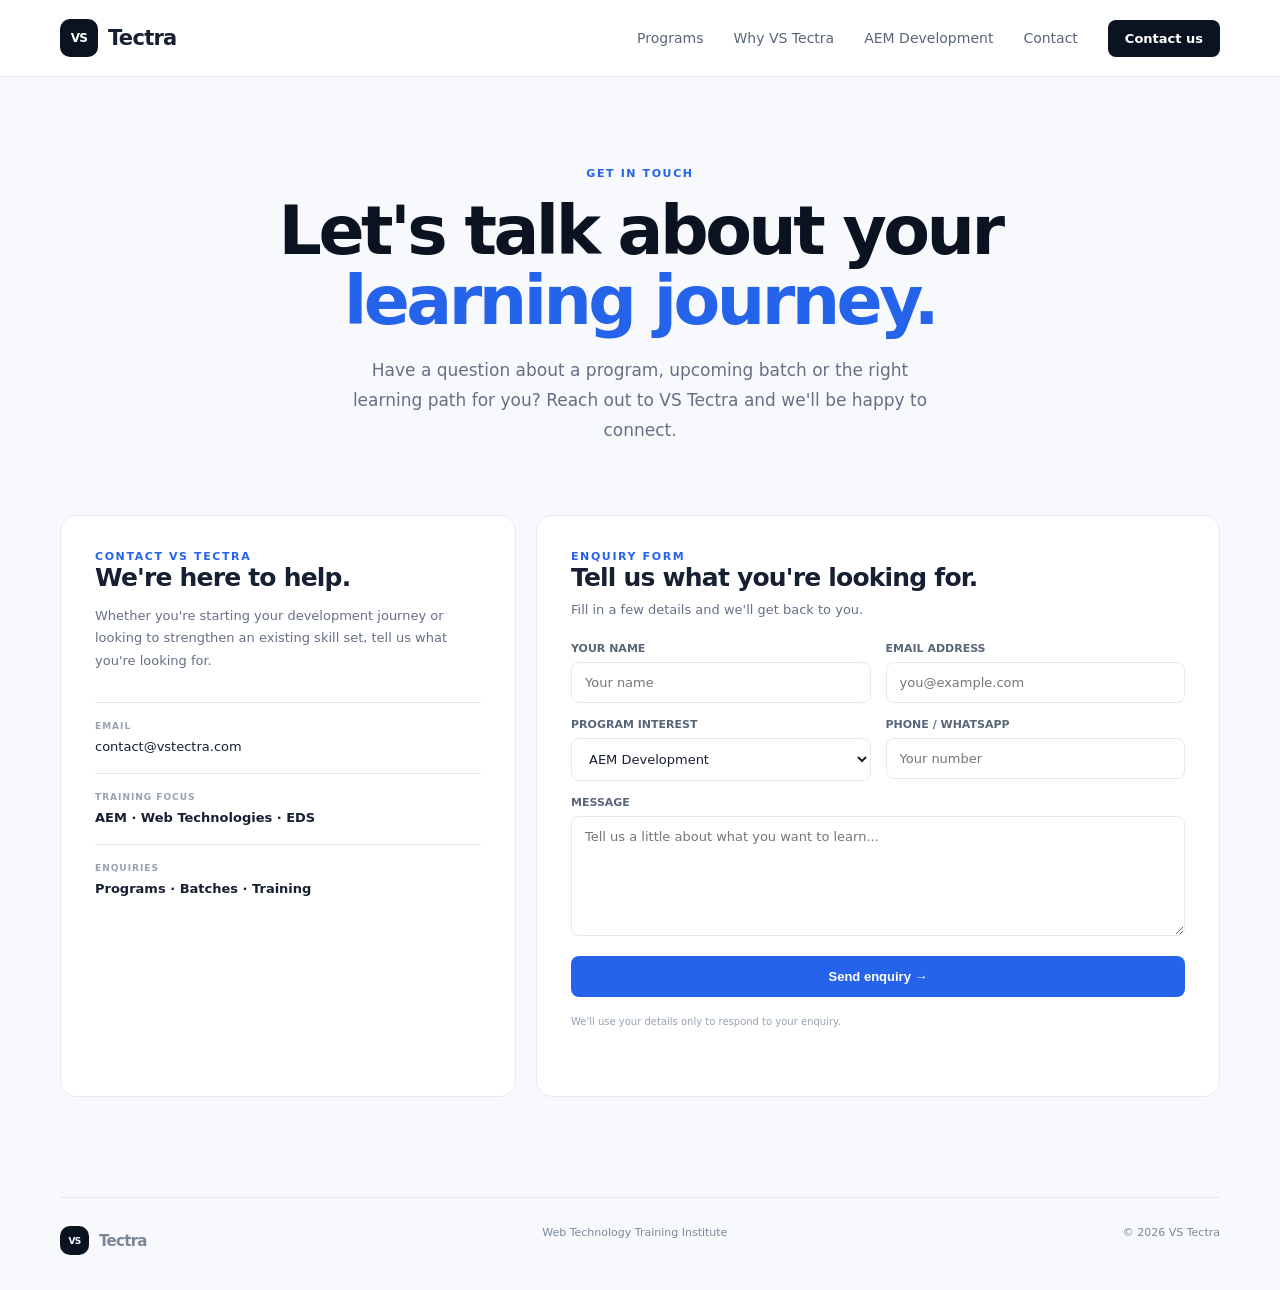
==== commit 6d24acb2: "code formated" ====
--- a/contact/index.html
+++ b/contact/index.html
@@ -1,107 +1,570 @@
 <!doctype html>
 <html lang="en">
 <head>
-  <meta charset="utf-8">
-  <meta name="viewport" content="width=device-width, initial-scale=1">
-  <meta name="description" content="Contact VS Tectra for web technology training programs and upcoming batches.">
-  <title>Contact | VS Tectra</title>
-  <link rel="stylesheet" href="../assets/css/style.css">
+    <meta charset="utf-8">
+
+    <meta
+        name="viewport"
+        content="width=device-width, initial-scale=1">
+
+    <meta
+        name="description"
+        content="Contact VS Tectra for web technology training programs and upcoming batches.">
+
+    <title>Contact | VS Tectra</title>
+
+    <style>
+        :root {
+            --navy: #0b1220;
+            --ink: #172033;
+            --muted: #667085;
+            --line: #e6eaf0;
+            --bg: #f7f9fc;
+            --white: #fff;
+            --blue: #2563eb;
+            --cyan: #06b6d4;
+        }
+
+        * {
+            box-sizing: border-box;
+        }
+
+        html {
+            scroll-behavior: smooth;
+        }
+
+        body {
+            margin: 0;
+            background: var(--bg);
+            color: var(--ink);
+            font-family:
+                Inter,
+                system-ui,
+                -apple-system,
+                BlinkMacSystemFont,
+                "Segoe UI",
+                sans-serif;
+        }
+
+        .container {
+            width: min(1160px, calc(100% - 40px));
+            margin: auto;
+        }
+
+        a {
+            text-decoration: none;
+            color: inherit;
+        }
+
+        .header {
+            background: #fff;
+            border-bottom: 1px solid var(--line);
+        }
+
+        .nav {
+            height: 76px;
+            display: flex;
+            align-items: center;
+            gap: 30px;
+        }
+
+        .logo {
+            display: flex;
+            align-items: center;
+            gap: 10px;
+            font-weight: 800;
+            font-size: 21px;
+            letter-spacing: -0.7px;
+        }
+
+        .logo-mark {
+            width: 38px;
+            height: 38px;
+            border-radius: 10px;
+            background: var(--navy);
+            color: #fff;
+            display: grid;
+            place-items: center;
+            font-size: 12px;
+        }
+
+        .links {
+            display: flex;
+            gap: 30px;
+            margin-left: auto;
+            color: #596579;
+            font-size: 14px;
+        }
+
+        .links a:hover {
+            color: var(--blue);
+        }
+
+        .nav-btn {
+            padding: 11px 17px;
+            border-radius: 8px;
+            background: var(--navy);
+            color: #fff;
+            font-size: 13px;
+            font-weight: 700;
+        }
+
+        .hero {
+            padding: 90px 0 70px;
+            text-align: center;
+        }
+
+        .kicker {
+            font-size: 11px;
+            font-weight: 800;
+            letter-spacing: 1.6px;
+            color: var(--blue);
+        }
+
+        h1 {
+            font-size: clamp(46px, 6vw, 68px);
+            line-height: 1.03;
+            letter-spacing: -3.5px;
+            color: var(--navy);
+            margin: 16px 0 20px;
+        }
+
+        h1 span {
+            color: var(--blue);
+        }
+
+        .hero p {
+            max-width: 610px;
+            margin: auto;
+            color: var(--muted);
+            font-size: 17px;
+            line-height: 1.75;
+        }
+
+        .contact-grid {
+            display: grid;
+            grid-template-columns: 0.8fr 1.2fr;
+            gap: 20px;
+            padding-bottom: 100px;
+        }
+
+        .info,
+        .form {
+            background: #fff;
+            border: 1px solid var(--line);
+            border-radius: 16px;
+        }
+
+        .info {
+            padding: 34px;
+        }
+
+        .info h2,
+        .form h2 {
+            font-size: 25px;
+            letter-spacing: -0.8px;
+            margin: 0 0 10px;
+        }
+
+        .info > p {
+            color: var(--muted);
+            font-size: 13px;
+            line-height: 1.7;
+            margin-bottom: 30px;
+        }
+
+        .detail {
+            padding: 18px 0;
+            border-top: 1px solid var(--line);
+        }
+
+        .detail:first-of-type {
+            border-top: 0;
+        }
+
+        .detail small {
+            display: block;
+            text-transform: uppercase;
+            letter-spacing: 1px;
+            font-size: 9px;
+            color: #98a2b3;
+            font-weight: 800;
+            margin-bottom: 5px;
+        }
+
+        .detail a,
+        .detail strong {
+            font-size: 13px;
+        }
+
+        .form {
+            padding: 34px;
+        }
+
+        .form p {
+            color: var(--muted);
+            font-size: 13px;
+            margin-top: 0;
+        }
+
+        .fields {
+            display: grid;
+            grid-template-columns: 1fr 1fr;
+            gap: 15px;
+            margin-top: 25px;
+        }
+
+        .field {
+            display: flex;
+            flex-direction: column;
+            gap: 7px;
+        }
+
+        .field.full {
+            grid-column: 1 / -1;
+        }
+
+        .field label {
+            font-size: 11px;
+            font-weight: 700;
+            color: #596579;
+        }
+
+        .field input,
+        .field select,
+        .field textarea {
+            font: inherit;
+            font-size: 13px;
+            border: 1px solid var(--line);
+            border-radius: 8px;
+            padding: 12px 13px;
+            outline: none;
+            background: #fff;
+            color: var(--ink);
+        }
+
+        .field textarea {
+            min-height: 120px;
+            resize: vertical;
+        }
+
+        .field input:focus,
+        .field select:focus,
+        .field textarea:focus {
+            border-color: #93c5fd;
+            box-shadow: 0 0 0 3px #2563eb12;
+        }
+
+        .submit {
+            border: 0;
+            border-radius: 8px;
+            background: var(--blue);
+            color: #fff;
+            font-weight: 750;
+            font-size: 13px;
+            padding: 13px 19px;
+            cursor: pointer;
+            margin-top: 5px;
+        }
+
+        .submit:disabled {
+            opacity: 0.65;
+            cursor: wait;
+        }
+
+        .note {
+            font-size: 10px;
+            color: #98a2b3;
+            margin-top: 12px;
+        }
+
+        .status {
+            font-size: 12px;
+            margin-top: 10px;
+            min-height: 18px;
+        }
+
+        .status.success {
+            color: #15803d;
+        }
+
+        .status.error {
+            color: #b42318;
+        }
+
+        .footer {
+            border-top: 1px solid var(--line);
+            padding: 28px 0 35px;
+            display: flex;
+            justify-content: space-between;
+            color: #7b8798;
+            font-size: 11px;
+        }
+
+        .footer .logo {
+            font-size: 15px;
+        }
+
+        .footer .logo-mark {
+            width: 29px;
+            height: 29px;
+            font-size: 9px;
+        }
+
+        @media (max-width: 760px) {
+            .container {
+                width: min(100% - 28px, 620px);
+            }
+
+            .links {
+                display: none;
+            }
+
+            .hero {
+                padding: 65px 0 45px;
+            }
+
+            .contact-grid {
+                grid-template-columns: 1fr;
+                padding-bottom: 70px;
+            }
+
+            .fields {
+                grid-template-columns: 1fr;
+            }
+
+            .field.full {
+                grid-column: auto;
+            }
+
+            .footer {
+                display: block;
+            }
+
+            .footer > * {
+                display: block;
+                margin-bottom: 10px;
+            }
+        }
+    </style>
 </head>
 <body>
-  <header class="header">
-    <nav class="nav container">
-      <a class="logo" href="../"><span class="logo-mark">VS</span> Tectra</a>
-      <div class="links">
-        <a href="../#programs">Programs</a>
-        <a href="../#why-us">Why VS Tectra</a>
-        <a href="../#aem">AEM Development</a>
-        <a href="./">Contact</a>
-      </div>
-      <a class="nav-btn" href="./">Contact us</a>
-    </nav>
-  </header>
-
-  <main>
-    <section class="page-hero container">
-      <div class="kicker">GET IN TOUCH</div>
-      <h1>Let's talk about your<br><span>learning journey.</span></h1>
-      <p>Have a question about a program, upcoming batch or the right learning path for you? Reach out to VS Tectra and we'll be happy to connect.</p>
-    </section>
-
-    <section class="contact-grid container">
-      <aside class="info">
-        <div class="kicker">CONTACT VS TECTRA</div>
-        <h2>We're here to help.</h2>
-        <p>Whether you're starting your development journey or looking to strengthen an existing skill set, tell us what you're looking for.</p>
-
-        <div class="detail">
-          <small>Email</small>
-          <a href="mailto:contact@vstectra.com">contact@vstectra.com</a>
-        </div>
-        <div class="detail">
-          <small>Training focus</small>
-          <strong>AEM · Web Technologies · EDS</strong>
-        </div>
-        <div class="detail">
-          <small>Enquiries</small>
-          <strong>Programs · Batches · Training</strong>
-        </div>
-      </aside>
-
-      <section class="form">
-        <div class="kicker">ENQUIRY FORM</div>
-        <h2>Tell us what you're looking for.</h2>
-        <p>Fill in a few details and we'll get back to you.</p>
-
-        <form id="contact-form" action="https://formspree.io/f/xqpkaldd" method="POST">
-          <div class="fields">
-            <div class="field">
-              <label for="name">YOUR NAME</label>
-              <input id="name" name="Name" type="text" placeholder="Your name" required>
+    <header class="header">
+        <nav class="nav container">
+            <a class="logo" href="../">
+                <span class="logo-mark">VS</span>
+                Tectra
+            </a>
+
+            <div class="links">
+                <a href="../#programs">Programs</a>
+                <a href="../#why-us">Why VS Tectra</a>
+                <a href="../#aem">AEM Development</a>
+                <a href="./">Contact</a>
             </div>
 
-            <div class="field">
-              <label for="email">EMAIL ADDRESS</label>
-              <input id="email" name="Email" type="email" placeholder="you@example.com" required>
-            </div>
-
-            <div class="field">
-              <label for="program">PROGRAM INTEREST</label>
-              <select id="program" name="Program">
-                <option>AEM Development</option>
-                <option>AEM Authoring</option>
-                <option>Edge Delivery Services</option>
-                <option>Not sure yet</option>
-              </select>
-            </div>
-
-            <div class="field">
-              <label for="phone">PHONE / WHATSAPP</label>
-              <input id="phone" name="Phone" type="tel" placeholder="Your number">
-            </div>
-
-            <div class="field full">
-              <label for="message">MESSAGE</label>
-              <textarea id="message" name="Message" placeholder="Tell us a little about what you want to learn..."></textarea>
-            </div>
-
-            <div class="field full">
-              <button class="submit" id="submit-button" type="submit">Send enquiry →</button>
-              <div class="note">We'll use your details only to respond to your enquiry.</div>
-              <div class="status" id="form-status" role="status" aria-live="polite"></div>
-            </div>
-          </div>
-        </form>
-      </section>
-    </section>
-  </main>
-
-  <footer class="footer container">
-    <a class="logo" href="../"><span class="logo-mark">VS</span> Tectra</a>
-    <span>Web Technology Training Institute</span>
-    <span>© 2026 VS Tectra</span>
-  </footer>
-
-  <script src="../assets/js/main.js"></script>
+            <a class="nav-btn" href="./">Contact us</a>
+        </nav>
+    </header>
+
+    <main>
+        <section class="hero container">
+            <div class="kicker">GET IN TOUCH</div>
+
+            <h1>
+                Let's talk about your<br>
+                <span>learning journey.</span>
+            </h1>
+
+            <p>
+                Have a question about a program, upcoming batch or the right
+                learning path for you? Reach out to VS Tectra and we'll be
+                happy to connect.
+            </p>
+        </section>
+
+        <section class="contact-grid container">
+            <aside class="info">
+                <div class="kicker">CONTACT VS TECTRA</div>
+
+                <h2>We're here to help.</h2>
+
+                <p>
+                    Whether you're starting your development journey or
+                    looking to strengthen an existing skill set, tell us
+                    what you're looking for.
+                </p>
+
+                <div class="detail">
+                    <small>Email</small>
+                    <a href="mailto:contact@vstectra.com">
+                        contact@vstectra.com
+                    </a>
+                </div>
+
+                <div class="detail">
+                    <small>Training focus</small>
+                    <strong>AEM · Web Technologies · EDS</strong>
+                </div>
+
+                <div class="detail">
+                    <small>Enquiries</small>
+                    <strong>Programs · Batches · Training</strong>
+                </div>
+            </aside>
+
+            <section class="form">
+                <div class="kicker">ENQUIRY FORM</div>
+
+                <h2>Tell us what you're looking for.</h2>
+
+                <p>
+                    Fill in a few details and we'll get back to you.
+                </p>
+
+                <form
+                    id="contact-form"
+                    action="https://formspree.io/f/xqpkaldd"
+                    method="POST"
+                >
+                    <div class="fields">
+                        <div class="field">
+                            <label for="name">YOUR NAME</label>
+                            <input
+                                id="name"
+                                name="Name"
+                                required
+                                placeholder="Your name"
+                            >
+                        </div>
+
+                        <div class="field">
+                            <label for="email">EMAIL ADDRESS</label>
+                            <input
+                                id="email"
+                                name="Email"
+                                type="email"
+                                required
+                                placeholder="you@example.com"
+                            >
+                        </div>
+
+                        <div class="field">
+                            <label for="program">PROGRAM INTEREST</label>
+                            <select id="program" name="Program">
+                                <option>AEM Development</option>
+                                <option>AEM Authoring</option>
+                                <option>Edge Delivery Services</option>
+                                <option>Not sure yet</option>
+                            </select>
+                        </div>
+
+                        <div class="field">
+                            <label for="phone">PHONE / WHATSAPP</label>
+                            <input
+                                id="phone"
+                                name="Phone"
+                                placeholder="Your number"
+                            >
+                        </div>
+
+                        <div class="field full">
+                            <label for="message">MESSAGE</label>
+                            <textarea
+                                id="message"
+                                name="Message"
+                                placeholder="Tell us a little about what you want to learn..."
+                            ></textarea>
+                        </div>
+
+                        <div class="field full">
+                            <button
+                                class="submit"
+                                id="submit-button"
+                                type="submit"
+                            >
+                                Send enquiry →
+                            </button>
+
+                            <div class="note">
+                                We'll use your details only to respond to
+                                your enquiry.
+                            </div>
+
+                            <div
+                                class="status"
+                                id="form-status"
+                                role="status"
+                                aria-live="polite"
+                            ></div>
+                        </div>
+                    </div>
+                </form>
+            </section>
+        </section>
+    </main>
+
+    <footer class="footer container">
+        <a class="logo" href="../">
+            <span class="logo-mark">VS</span>
+            Tectra
+        </a>
+
+        <span>Web Technology Training Institute</span>
+
+        <span>© 2026 VS Tectra</span>
+    </footer>
+
+    <script>
+        const form = document.getElementById("contact-form");
+        const button = document.getElementById("submit-button");
+        const status = document.getElementById("form-status");
+
+        form.addEventListener("submit", async (e) => {
+            e.preventDefault();
+
+            button.disabled = true;
+            button.textContent = "Sending…";
+
+            status.className = "status";
+            status.textContent = "";
+
+            try {
+                const response = await fetch(form.action, {
+                    method: "POST",
+                    body: new FormData(form),
+                    headers: {
+                        Accept: "application/json"
+                    }
+                });
+
+                if (response.ok) {
+                    form.reset();
+
+                    status.className = "status success";
+                    status.textContent =
+                        "Thank you! Your enquiry has been sent. We'll get back to you shortly.";
+                } else {
+                    const data = await response
+                        .json()
+                        .catch(() => null);
+
+                    throw new Error(
+                        data?.errors
+                            ?.map((error) => error.message)
+                            .join(", ") ||
+                        "Unable to send the enquiry."
+                    );
+                }
+            } catch (error) {
+                status.className = "status error";
+                status.textContent =
+                    "Sorry, we could not send your enquiry. Please try again.";
+            } finally {
+                button.disabled = false;
+                button.textContent = "Send enquiry →";
+            }
+        });
+    </script>
 </body>
 </html>
